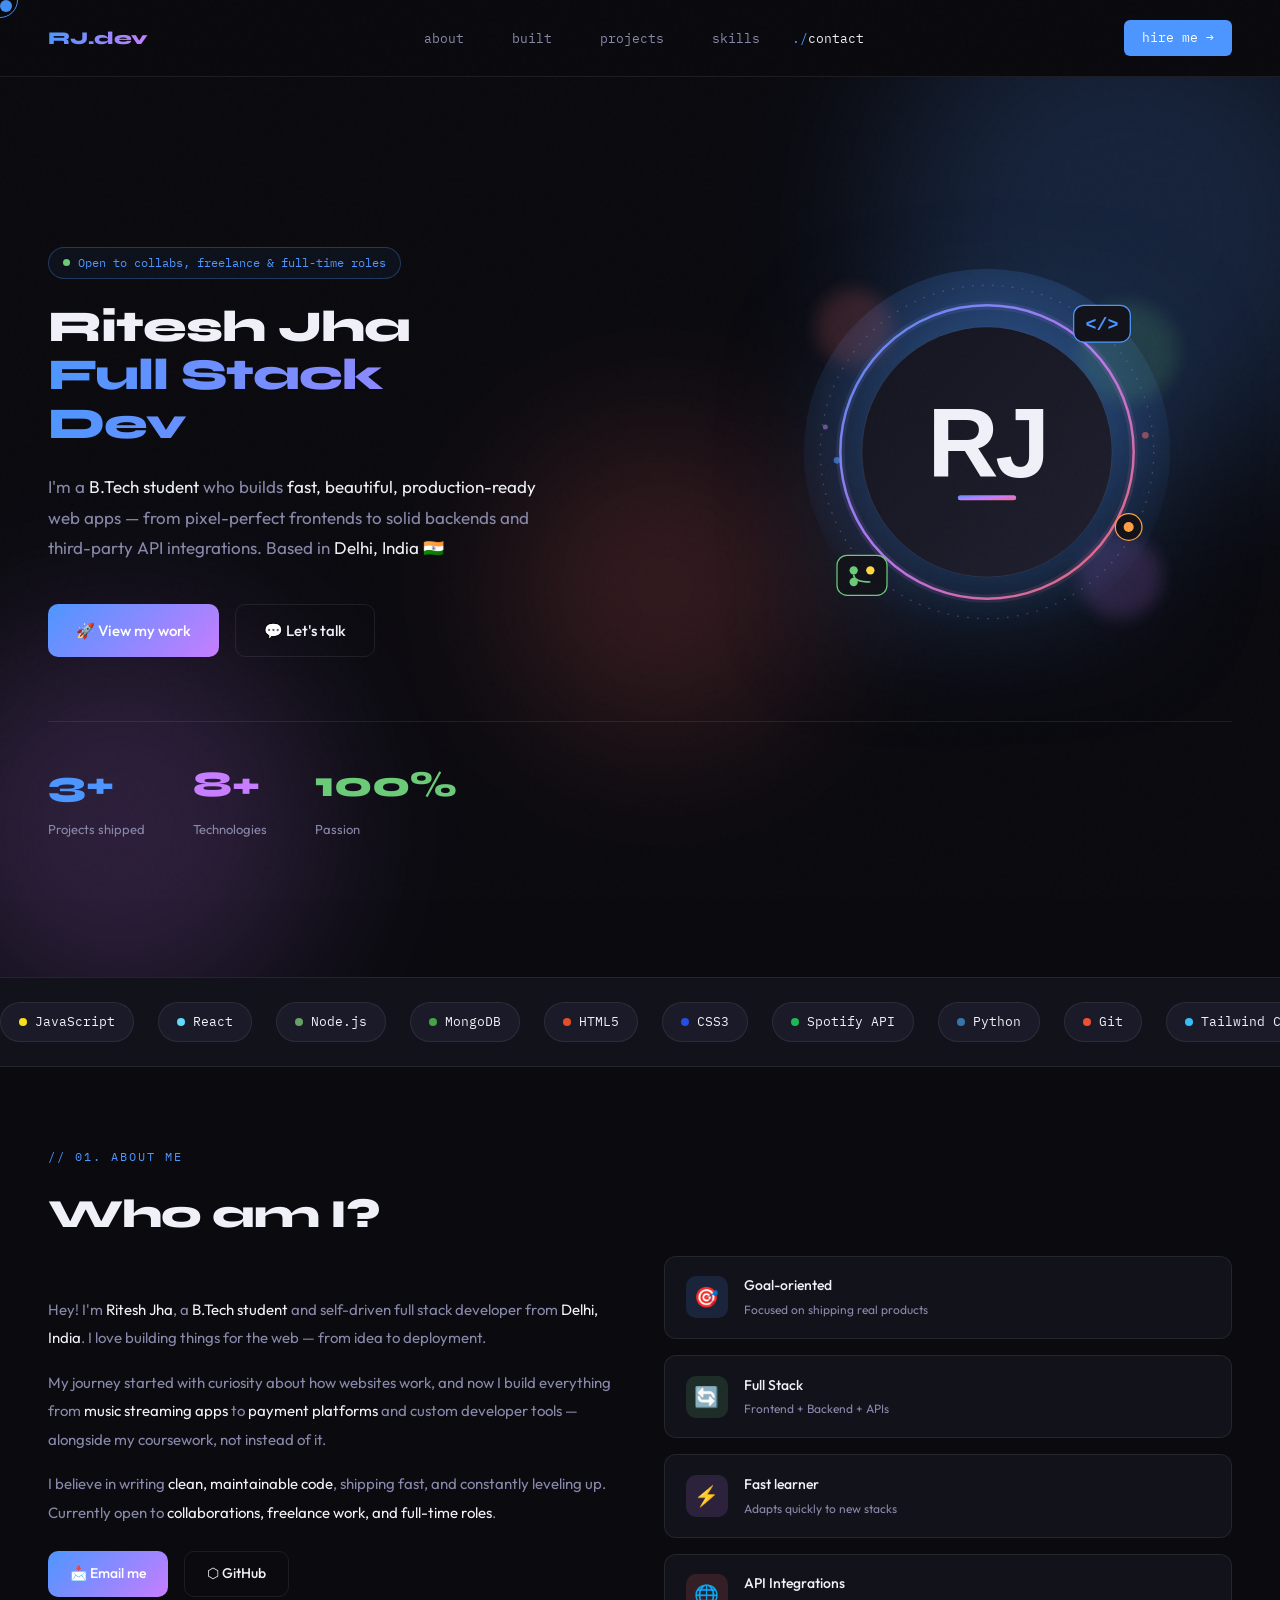
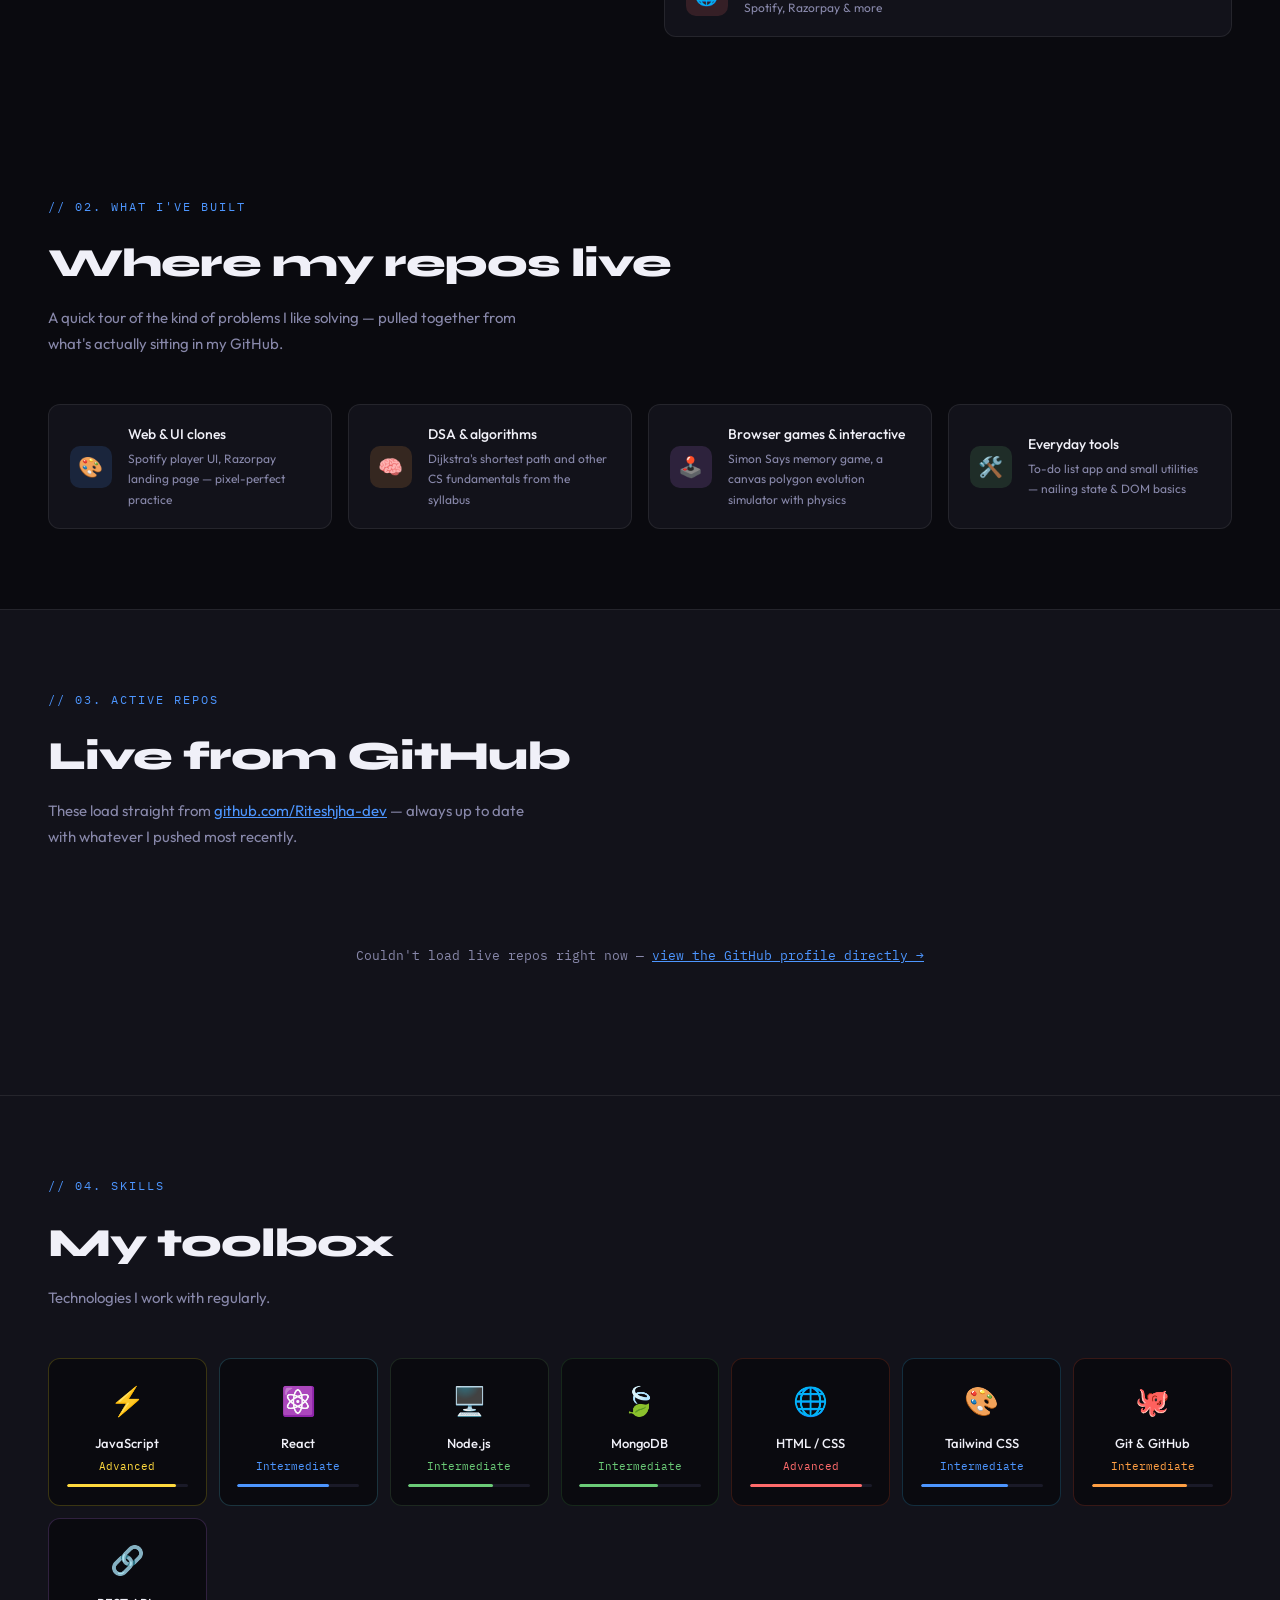
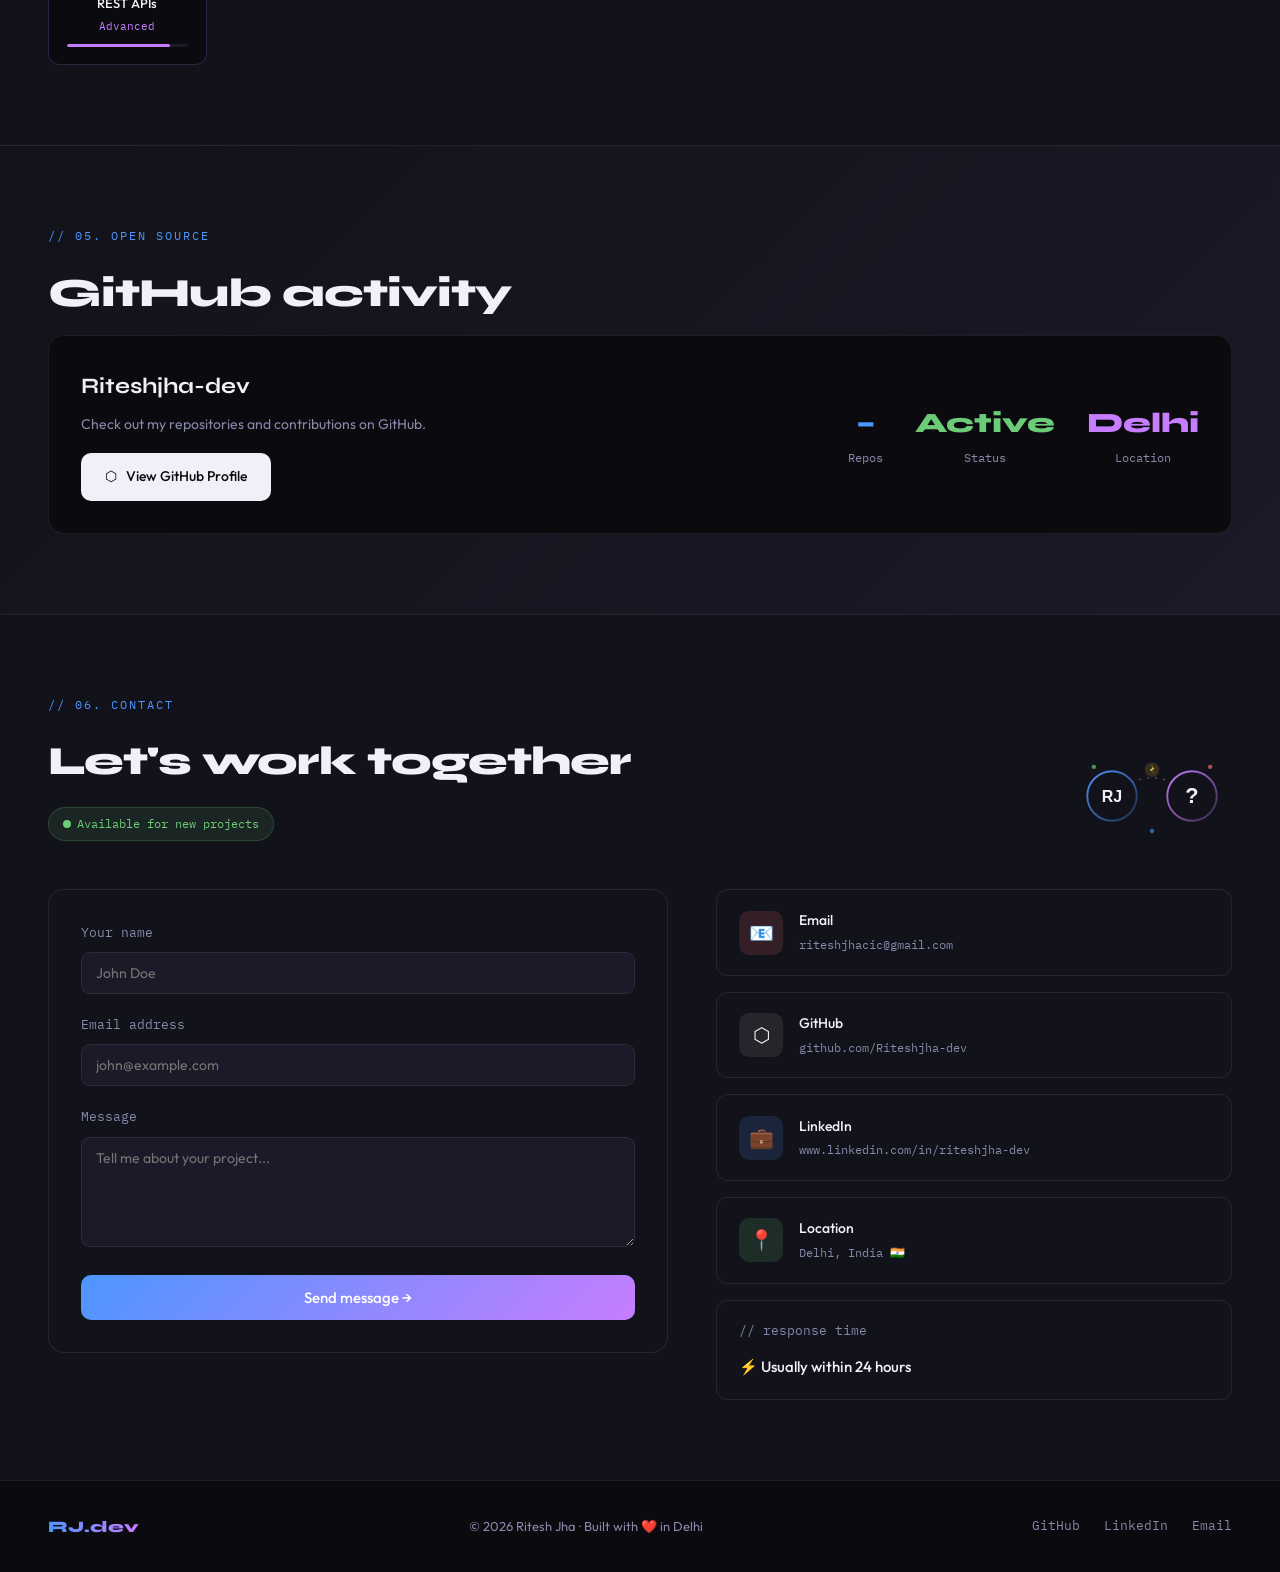
==== index.html @ 28c414c7 "Add files via upload" ====
<!DOCTYPE html>
<html lang="en">
<head>
<meta charset="UTF-8"/>
<meta name="viewport" content="width=device-width, initial-scale=1.0"/>
<title>Ritesh Jha — Full Stack Developer</title>
<link rel="icon" type="image/svg+xml" href="assets/favicon.svg"/>
<link href="https://fonts.googleapis.com/css2?family=Syne:wght@400;600;700;800&family=IBM+Plex+Mono:wght@400;500&family=Outfit:wght@300;400;500&display=swap" rel="stylesheet"/>
<link rel="stylesheet" href="style.css">
</head>
<body>

<div class="cursor" id="cursor"></div>
<div class="cursor-ring" id="cursorRing"></div>

<!-- NAV -->
<nav>
  <span class="nav-logo">RJ.dev</span>
  <ul class="nav-links">
    <li><a href="#about">about</a></li>
    <li><a href="#built">built</a></li>
    <li><a href="#projects">projects</a></li>
    <li><a href="#skills">skills</a></li>
    <li><a href="#contact">contact</a></li>
  </ul>
  <a href="mailto:riteshjhacic@gmail.com" target="_blank" rel="noopener" class="nav-cta">hire me →</a>
</nav>

<!-- HERO -->
<section class="hero">
  <div class="hero-bg">
    <div class="blob blob1"></div>
    <div class="blob blob2"></div>
    <div class="blob blob3"></div>
  </div>
  <div class="hero-grid">
    <div class="hero-content fade-in">
      <div class="hero-tag">
        <span class="dot"></span>
        Open to collabs, freelance & full-time roles
      </div>
      <h1>
        <span class="line1">Ritesh Jha</span>
        <span class="line2">Full Stack</span>
        <span class="line3">Dev</span>
      </h1>
      <p class="hero-sub">
        I'm a <span>B.Tech student</span> who builds <span>fast, beautiful, production-ready</span> web apps — from pixel-perfect frontends to solid backends and third-party API integrations. Based in <span>Delhi, India 🇮🇳</span>
      </p>
      <div class="hero-btns">
        <a href="#projects" class="btn-primary">🚀 View my work</a>
        <a href="#contact" class="btn-secondary">💬 Let's talk</a>
      </div>
    </div>
    <div class="hero-visual fade-in" style="transition-delay:0.1s;">
      <img src="assets/avatar.svg" alt="Ritesh Jha — full stack developer monogram illustration" class="avatar-img"/>
    </div>
  </div>
  <div class="hero-stats fade-in" style="transition-delay:0.2s;">
    <div>
      <div class="stat-num c-blue" id="hero-repo-count">3+</div>
      <div class="stat-label">Projects shipped</div>
    </div>
    <div>
      <div class="stat-num c-purple" id="hero-tech-count">8+</div>
      <div class="stat-label">Technologies</div>
    </div>
    <div>
      <div class="stat-num c-green" id="hero-passion-count">100%</div>
      <div class="stat-label">Passion</div>
    </div>
  </div>
</section>

<!-- TECH MARQUEE -->
<div class="tech-section" style="padding:0;">
  <div class="tech-marquee">
    <div class="tech-track">
      <span class="tech-chip"><span class="dot" style="background:#f7df1e;"></span>JavaScript</span>
      <span class="tech-chip"><span class="dot" style="background:#61dafb;"></span>React</span>
      <span class="tech-chip"><span class="dot" style="background:#68a063;"></span>Node.js</span>
      <span class="tech-chip"><span class="dot" style="background:#47a248;"></span>MongoDB</span>
      <span class="tech-chip"><span class="dot" style="background:#e34f26;"></span>HTML5</span>
      <span class="tech-chip"><span class="dot" style="background:#264de4;"></span>CSS3</span>
      <span class="tech-chip"><span class="dot" style="background:#1db954;"></span>Spotify API</span>
      <span class="tech-chip"><span class="dot" style="background:#3776ab;"></span>Python</span>
      <span class="tech-chip"><span class="dot" style="background:#f05032;"></span>Git</span>
      <span class="tech-chip"><span class="dot" style="background:#38bdf8;"></span>Tailwind CSS</span>
      <span class="tech-chip"><span class="dot" style="background:#f7df1e;"></span>JavaScript</span>
      <span class="tech-chip"><span class="dot" style="background:#61dafb;"></span>React</span>
      <span class="tech-chip"><span class="dot" style="background:#68a063;"></span>Node.js</span>
      <span class="tech-chip"><span class="dot" style="background:#47a248;"></span>MongoDB</span>
      <span class="tech-chip"><span class="dot" style="background:#e34f26;"></span>HTML5</span>
      <span class="tech-chip"><span class="dot" style="background:#264de4;"></span>CSS3</span>
      <span class="tech-chip"><span class="dot" style="background:#1db954;"></span>Spotify API</span>
      <span class="tech-chip"><span class="dot" style="background:#3776ab;"></span>Python</span>
      <span class="tech-chip"><span class="dot" style="background:#f05032;"></span>Git</span>
      <span class="tech-chip"><span class="dot" style="background:#38bdf8;"></span>Tailwind CSS</span>
    </div>
  </div>
</div>

<!-- ABOUT -->
<section id="about">
  <div class="section-label">// 01. about me</div>
  <h2 class="section-title fade-in">Who am I?</h2>
  <div class="about-grid">
    <div class="about-text fade-in">
      <p>Hey! I'm <span>Ritesh Jha</span>, a <span>B.Tech student</span> and self-driven full stack developer from <span>Delhi, India</span>. I love building things for the web — from idea to deployment.</p>
      <p>My journey started with curiosity about how websites work, and now I build everything from <span>music streaming apps</span> to <span>payment platforms</span> and custom developer tools — alongside my coursework, not instead of it.</p>
      <p>I believe in writing <span>clean, maintainable code</span>, shipping fast, and constantly leveling up. Currently open to <span>collaborations, freelance work, and full-time roles</span>.</p>
      <div style="margin-top:1.5rem;display:flex;gap:1rem;flex-wrap:wrap;">
        <a href="mailto:riteshjhacic@gmail.com" target="_blank" rel="noopener" class="btn-primary" style="font-size:14px;padding:10px 22px;">📩 Email me</a>
        <a href="https://github.com/Riteshjha-dev" target="_blank" rel="noopener" class="btn-secondary" style="font-size:14px;padding:10px 22px;">⬡ GitHub</a>
      </div>
    </div>
    <div class="about-highlights fade-in" style="transition-delay:0.15s;">
      <div class="highlight-card">
        <div class="h-icon" style="background:rgba(77,150,255,0.15);">🎯</div>
        <div><div class="h-title">Goal-oriented</div><div class="h-desc">Focused on shipping real products</div></div>
      </div>
      <div class="highlight-card">
        <div class="h-icon" style="background:rgba(107,203,119,0.15);">🔄</div>
        <div><div class="h-title">Full Stack</div><div class="h-desc">Frontend + Backend + APIs</div></div>
      </div>
      <div class="highlight-card">
        <div class="h-icon" style="background:rgba(199,125,255,0.15);">⚡</div>
        <div><div class="h-title">Fast learner</div><div class="h-desc">Adapts quickly to new stacks</div></div>
      </div>
      <div class="highlight-card">
        <div class="h-icon" style="background:rgba(255,107,107,0.15);">🌐</div>
        <div><div class="h-title">API Integrations</div><div class="h-desc">Spotify, Razorpay & more</div></div>
      </div>
    </div>
  </div>
</section>

<!-- WHAT I'VE BUILT -->
<section id="built">
  <div class="section-label">// 02. what i've built</div>
  <h2 class="section-title fade-in">Where my repos live</h2>
  <p class="section-sub fade-in">A quick tour of the kind of problems I like solving — pulled together from what's actually sitting in my GitHub.</p>
  <div class="about-highlights fade-in" style="transition-delay:0.1s;display:grid;grid-template-columns:repeat(auto-fit,minmax(260px,1fr));gap:1rem;">
    <div class="highlight-card">
      <div class="h-icon" style="background:rgba(77,150,255,0.15);">🎨</div>
      <div><div class="h-title">Web & UI clones</div><div class="h-desc">Spotify player UI, Razorpay landing page — pixel-perfect practice</div></div>
    </div>
    <div class="highlight-card">
      <div class="h-icon" style="background:rgba(255,159,67,0.15);">🧠</div>
      <div><div class="h-title">DSA & algorithms</div><div class="h-desc">Dijkstra's shortest path and other CS fundamentals from the syllabus</div></div>
    </div>
    <div class="highlight-card">
      <div class="h-icon" style="background:rgba(199,125,255,0.15);">🕹️</div>
      <div><div class="h-title">Browser games & interactive</div><div class="h-desc">Simon Says memory game, a canvas polygon evolution simulator with physics</div></div>
    </div>
    <div class="highlight-card">
      <div class="h-icon" style="background:rgba(107,203,119,0.15);">🛠️</div>
      <div><div class="h-title">Everyday tools</div><div class="h-desc">To-do list app and small utilities — nailing state & DOM basics</div></div>
    </div>
  </div>
</section>

<!-- PROJECTS / ACTIVE REPOS -->
<section id="projects" style="background:var(--bg2);border-top:1px solid var(--border);">
  <div class="section-label">// 03. active repos</div>
  <h2 class="section-title fade-in">Live from GitHub</h2>
  <p class="section-sub fade-in">These load straight from <a href="https://github.com/Riteshjha-dev" target="_blank" rel="noopener" style="color:var(--c4);">github.com/Riteshjha-dev</a> — always up to date with whatever I pushed most recently.</p>
  <div class="projects-grid fade-in" style="transition-delay:0.1s;" id="projects-grid">
    <div class="repo-loading-card" id="projects-loading">⬡ Pulling latest repos from github.com/Riteshjha-dev …</div>
  </div>
</section>

<!-- SKILLS -->
<section id="skills" class="skills-section">
  <div class="section-label">// 04. skills</div>
  <h2 class="section-title fade-in">My toolbox</h2>
  <p class="section-sub fade-in">Technologies I work with regularly.</p>
  <div class="skills-grid fade-in" style="transition-delay:0.1s;">
    <div class="skill-card" style="border-color:rgba(247,223,30,0.2);">
      <span class="skill-icon">⚡</span>
      <div class="skill-name">JavaScript</div>
      <div class="skill-level" style="color:var(--c2);">Advanced</div>
      <div class="skill-bar"><div class="skill-fill" style="--w:90%;background:var(--c2);"></div></div>
    </div>
    <div class="skill-card" style="border-color:rgba(97,218,251,0.2);">
      <span class="skill-icon">⚛️</span>
      <div class="skill-name">React</div>
      <div class="skill-level" style="color:var(--c4);">Intermediate</div>
      <div class="skill-bar"><div class="skill-fill" style="--w:75%;background:var(--c4);"></div></div>
    </div>
    <div class="skill-card" style="border-color:rgba(104,160,99,0.2);">
      <span class="skill-icon">🖥️</span>
      <div class="skill-name">Node.js</div>
      <div class="skill-level" style="color:var(--c3);">Intermediate</div>
      <div class="skill-bar"><div class="skill-fill" style="--w:70%;background:var(--c3);"></div></div>
    </div>
    <div class="skill-card" style="border-color:rgba(71,162,72,0.2);">
      <span class="skill-icon">🍃</span>
      <div class="skill-name">MongoDB</div>
      <div class="skill-level" style="color:var(--c3);">Intermediate</div>
      <div class="skill-bar"><div class="skill-fill" style="--w:65%;background:var(--c3);"></div></div>
    </div>
    <div class="skill-card" style="border-color:rgba(229,79,38,0.2);">
      <span class="skill-icon">🌐</span>
      <div class="skill-name">HTML / CSS</div>
      <div class="skill-level" style="color:var(--c1);">Advanced</div>
      <div class="skill-bar"><div class="skill-fill" style="--w:92%;background:var(--c1);"></div></div>
    </div>
    <div class="skill-card" style="border-color:rgba(56,189,248,0.2);">
      <span class="skill-icon">🎨</span>
      <div class="skill-name">Tailwind CSS</div>
      <div class="skill-level" style="color:var(--c4);">Intermediate</div>
      <div class="skill-bar"><div class="skill-fill" style="--w:72%;background:var(--c4);"></div></div>
    </div>
    <div class="skill-card" style="border-color:rgba(240,80,50,0.2);">
      <span class="skill-icon">🐙</span>
      <div class="skill-name">Git & GitHub</div>
      <div class="skill-level" style="color:var(--c6);">Intermediate</div>
      <div class="skill-bar"><div class="skill-fill" style="--w:78%;background:var(--c6);"></div></div>
    </div>
    <div class="skill-card" style="border-color:rgba(199,125,255,0.2);">
      <span class="skill-icon">🔗</span>
      <div class="skill-name">REST APIs</div>
      <div class="skill-level" style="color:var(--c5);">Advanced</div>
      <div class="skill-bar"><div class="skill-fill" style="--w:85%;background:var(--c5);"></div></div>
    </div>
  </div>
</section>

<!-- GITHUB CARD -->
<section class="github-section">
  <div class="section-label">// 05. open source</div>
  <h2 class="section-title fade-in">GitHub activity</h2>
  <div class="github-card fade-in" style="transition-delay:0.1s;">
    <div class="github-info">
      <h3>Riteshjha-dev</h3>
      <p>Check out my repositories and contributions on GitHub.</p>
      <a href="https://github.com/Riteshjha-dev" target="_blank" rel="noopener" class="github-link" style="margin-top:1rem;display:inline-flex;">
        ⬡ &nbsp; View GitHub Profile
      </a>
    </div>
    <div class="github-stats">
      <div class="g-stat">
        <div class="g-num" id="gh-repo-count">–</div>
        <div class="g-label">Repos</div>
      </div>
      <div class="g-stat">
        <div class="g-num" style="color:var(--c3);">Active</div>
        <div class="g-label">Status</div>
      </div>
      <div class="g-stat">
        <div class="g-num" style="color:var(--c5);" id="gh-location">Delhi</div>
        <div class="g-label">Location</div>
      </div>
    </div>
  </div>
</section>

<!-- CONTACT -->
<section id="contact" style="background:var(--bg2);border-top:1px solid var(--border);">
  <div class="section-label">// 06. contact</div>
  <div class="contact-header fade-in">
    <div>
      <h2 class="section-title" style="margin-bottom:0;">Let's work together</h2>
      <div class="avail-badge" style="margin-top:0.75rem;"><span style="width:8px;height:8px;border-radius:50%;background:var(--c3);display:inline-block;animation:pulse 2s infinite;"></span> Available for new projects</div>
    </div>
    <img src="assets/connect.svg" alt="Illustration of two connected profiles, representing collaboration" class="connect-img"/>
  </div>
  <div class="contact-grid fade-in" style="transition-delay:0.1s;">
    <div class="contact-form">
      <div class="form-group">
        <label>Your name</label>
        <input type="text" placeholder="John Doe"/>
      </div>
      <div class="form-group">
        <label>Email address</label>
        <input type="email" placeholder="john@example.com"/>
      </div>
      <div class="form-group">
        <label>Message</label>
        <textarea placeholder="Tell me about your project..."></textarea>
      </div>
      <button class="form-submit" onclick="alert('Thanks! Ritesh will get back to you soon 🚀')">Send message →</button>
    </div>
    <div class="contact-info">
      <a class="contact-item" href="mailto:riteshjhacic@gmail.com" target="_blank" rel="noopener">
        <div class="c-ico c-ico-mail">📧</div>
        <div><div class="c-name">Email</div><div class="c-val">riteshjhacic@gmail.com</div></div>
      </a>
      <a class="contact-item" href="https://github.com/Riteshjha-dev" target="_blank" rel="noopener">
        <div class="c-ico c-ico-gh">⬡</div>
        <div><div class="c-name">GitHub</div><div class="c-val">github.com/Riteshjha-dev</div></div>
      </a>
      <a class="contact-item" href="https://www.linkedin.com/in/riteshjha-dev" target="_blank" rel="noopener">
        <div class="c-ico c-ico-li">💼</div>
        <div><div class="c-name">LinkedIn</div><div class="c-val">www.linkedin.com/in/riteshjha-dev</div></div>
      </a>
      <div class="contact-item" style="cursor:default;">
        <div class="c-ico c-ico-loc">📍</div>
        <div><div class="c-name">Location</div><div class="c-val">Delhi, India 🇮🇳</div></div>
      </div>
      <div style="background:var(--bg2);border:1px solid var(--border);border-radius:12px;padding:1.2rem 1.4rem;">
        <div style="font-size:13px;color:var(--muted);margin-bottom:0.75rem;font-family:'IBM Plex Mono',monospace;">// response time</div>
        <div style="font-size:15px;font-weight:500;">⚡ Usually within 24 hours</div>
      </div>
    </div>
  </div>
</section>

<!-- FOOTER -->
<footer>
  <span class="footer-logo">RJ.dev</span>
  <p>© 2026 Ritesh Jha · Built with ❤️ in Delhi</p>
  <div class="footer-links">
    <a href="https://github.com/Riteshjha-dev" target="_blank" rel="noopener">GitHub</a>
    <a href="https://www.linkedin.com/in/riteshjha-dev" target="_blank" rel="noopener">LinkedIn</a>
    <a href="mailto:riteshjhacic@gmail.com" target="_blank" rel="noopener">Email</a>
  </div>
</footer>

<script src="script.js"></script>
</body>
</html>
---- style.css ----
:root {
  --bg: #0a0a0f;
  --bg2: #12121a;
  --bg3: #1a1a28;
  --text: #f0f0f8;
  --muted: #8888aa;
  --border: rgba(255,255,255,0.08);
  --c1: #ff6b6b;
  --c2: #ffd93d;
  --c3: #6bcb77;
  --c4: #4d96ff;
  --c5: #c77dff;
  --c6: #ff9f43;
}
*,*::before,*::after{margin:0;padding:0;box-sizing:border-box;}
html{scroll-behavior:smooth;}
body{font-family:'Outfit',sans-serif;background:var(--bg);color:var(--text);line-height:1.7;overflow-x:hidden;cursor:none;}

/* CURSOR */
.cursor{position:fixed;width:12px;height:12px;border-radius:50%;background:var(--c4);pointer-events:none;z-index:9999;transition:transform 0.1s;mix-blend-mode:difference;}
.cursor-ring{position:fixed;width:36px;height:36px;border-radius:50%;border:1.5px solid var(--c4);pointer-events:none;z-index:9998;transition:all 0.15s ease;mix-blend-mode:difference;}

/* NOISE OVERLAY */
body::before{content:'';position:fixed;inset:0;background-image:url("data:image/svg+xml,%3Csvg viewBox='0 0 256 256' xmlns='http://www.w3.org/2000/svg'%3E%3Cfilter id='noise'%3E%3CfeTurbulence type='fractalNoise' baseFrequency='0.9' numOctaves='4' stitchTiles='stitch'/%3E%3C/filter%3E%3Crect width='100%25' height='100%25' filter='url(%23noise)' opacity='0.04'/%3E%3C/svg%3E");pointer-events:none;z-index:1000;opacity:0.4;}

/* SCROLLBAR */
::-webkit-scrollbar{width:4px;}
::-webkit-scrollbar-track{background:var(--bg);}
::-webkit-scrollbar-thumb{background:var(--c4);border-radius:4px;}

/* NAV */
nav{display:flex;justify-content:space-between;align-items:center;padding:1.25rem 3rem;border-bottom:1px solid var(--border);position:sticky;top:0;background:rgba(10,10,15,0.85);backdrop-filter:blur(20px);z-index:500;}
.nav-logo{font-family:'Syne',sans-serif;font-size:18px;font-weight:800;background:linear-gradient(90deg,var(--c4),var(--c5));-webkit-background-clip:text;-webkit-text-fill-color:transparent;}
.nav-links{display:flex;gap:2rem;list-style:none;}
.nav-links a{font-size:13px;color:var(--muted);text-decoration:none;font-family:'IBM Plex Mono',monospace;transition:color 0.2s;position:relative;}
.nav-links a::before{content:'./';color:var(--c4);opacity:0;}
.nav-links a:hover::before{opacity:1;}
.nav-links a:hover{color:var(--text);}
.nav-links a.active{color:var(--text);}
.nav-links a.active::before{content:'./';opacity:1;}

#to-top-btn{position:fixed;bottom:24px;right:24px;width:44px;height:44px;border-radius:50%;background:var(--bg3);border:1px solid var(--border);color:var(--text);font-size:18px;cursor:pointer;opacity:0;pointer-events:none;transform:translateY(12px);transition:opacity 0.25s ease,transform 0.25s ease,border-color 0.2s ease;z-index:400;}
#to-top-btn.visible{opacity:1;pointer-events:auto;transform:translateY(0);}
#to-top-btn:hover{border-color:var(--c4);color:var(--c4);}
.nav-cta{font-size:13px;padding:7px 18px;border-radius:6px;background:var(--c4);color:#fff;text-decoration:none;font-family:'IBM Plex Mono',monospace;transition:opacity 0.2s;}
.nav-cta:hover{opacity:0.8;}

/* HERO */
.hero{min-height:100vh;display:flex;flex-direction:column;justify-content:center;padding:6rem 3rem 4rem;position:relative;overflow:hidden;}
.hero-bg{position:absolute;inset:0;z-index:0;}
.blob{position:absolute;border-radius:50%;filter:blur(80px);opacity:0.18;animation:blobFloat 8s ease-in-out infinite;}
.blob1{width:500px;height:500px;background:var(--c4);top:-100px;right:-100px;animation-delay:0s;}
.blob2{width:400px;height:400px;background:var(--c5);bottom:-50px;left:-80px;animation-delay:3s;}
.blob3{width:300px;height:300px;background:var(--c1);top:40%;left:40%;animation-delay:5s;}
@keyframes blobFloat{0%,100%{transform:translateY(0) scale(1);}50%{transform:translateY(-30px) scale(1.05);}}
.hero-grid{position:relative;z-index:1;display:grid;grid-template-columns:1.15fr 0.85fr;gap:2rem;align-items:center;}
.hero-content{max-width:640px;}
.hero-visual{display:flex;justify-content:center;align-items:center;}
.avatar-img{width:100%;max-width:400px;height:auto;filter:drop-shadow(0 30px 60px rgba(77,150,255,0.25));animation:avatarFloat 5s ease-in-out infinite;}
@keyframes avatarFloat{0%,100%{transform:translateY(0);}50%{transform:translateY(-16px);}}
@media(max-width:900px){
  .hero-grid{grid-template-columns:1fr;}
  .hero-visual{order:-1;margin-bottom:1rem;}
  .avatar-img{max-width:240px;}
}
.hero-tag{display:inline-flex;align-items:center;gap:8px;font-family:'IBM Plex Mono',monospace;font-size:12px;color:var(--c4);border:1px solid rgba(77,150,255,0.3);padding:5px 14px;border-radius:20px;margin-bottom:1.5rem;background:rgba(77,150,255,0.05);}
.hero-tag .dot{width:7px;height:7px;border-radius:50%;background:var(--c3);animation:pulse 2s infinite;}
@keyframes pulse{0%,100%{opacity:1;}50%{opacity:0.3;}}
.hero h1{font-family:'Syne',sans-serif;font-size:clamp(28px,4vw,44px);font-weight:800;line-height:1.1;letter-spacing:-1px;margin-bottom:1.5rem;white-space:nowrap;}
.hero h1 .line1{display:block;color:var(--text);}
.hero h1 .line2{display:block;background:linear-gradient(90deg,var(--c4),var(--c5),var(--c1));-webkit-background-clip:text;-webkit-text-fill-color:transparent;background-size:200% auto;animation:gradShift 4s ease infinite;}
.hero h1 .line3{display:block;background:linear-gradient(90deg,var(--c4),var(--c5),var(--c1));-webkit-background-clip:text;-webkit-text-fill-color:transparent;background-size:200% auto;animation:gradShift 4s ease infinite;}
@keyframes gradShift{0%{background-position:0%;}50%{background-position:100%;}100%{background-position:0%;}}
.hero-sub{font-size:17px;color:var(--muted);max-width:500px;margin-bottom:2.5rem;line-height:1.8;}
.hero-sub span{color:var(--text);}
.hero-btns{display:flex;gap:1rem;flex-wrap:wrap;}
.btn-primary{display:inline-flex;align-items:center;gap:8px;padding:13px 28px;background:linear-gradient(135deg,var(--c4),var(--c5));color:#fff;text-decoration:none;border-radius:10px;font-weight:500;font-size:15px;transition:transform 0.2s,box-shadow 0.2s;}
.btn-primary:hover{transform:translateY(-2px);box-shadow:0 12px 40px rgba(77,150,255,0.35);}
.btn-secondary{display:inline-flex;align-items:center;gap:8px;padding:13px 28px;background:transparent;color:var(--text);text-decoration:none;border-radius:10px;font-weight:500;font-size:15px;border:1px solid var(--border);transition:border-color 0.2s,background 0.2s;}
.btn-secondary:hover{border-color:var(--c4);background:rgba(77,150,255,0.06);}
.hero-stats{display:flex;gap:3rem;margin-top:4rem;padding-top:2rem;border-top:1px solid var(--border);position:relative;z-index:1;}
.stat-num{font-family:'Syne',sans-serif;font-size:36px;font-weight:800;}
.stat-label{font-size:13px;color:var(--muted);margin-top:2px;}
.c-blue{color:var(--c4);}
.c-purple{color:var(--c5);}
.c-green{color:var(--c3);}
.c-red{color:var(--c1);}
.c-yellow{color:var(--c2);}
.c-orange{color:var(--c6);}

/* SECTION BASE */
section{padding:5rem 3rem;position:relative;}
.section-label{font-family:'IBM Plex Mono',monospace;font-size:12px;color:var(--c4);letter-spacing:2px;text-transform:uppercase;margin-bottom:0.75rem;}
.section-title{font-family:'Syne',sans-serif;font-size:clamp(28px,4vw,40px);font-weight:800;margin-bottom:0.5rem;letter-spacing:-1px;}
.section-sub{font-size:15px;color:var(--muted);margin-bottom:3rem;max-width:500px;}

/* ABOUT */
.about-grid{display:grid;grid-template-columns:1fr 1fr;gap:3rem;align-items:center;}
.about-text p{font-size:15px;color:var(--muted);line-height:1.9;margin-bottom:1rem;}
.about-text p span{color:var(--text);}
.about-highlights{display:flex;flex-direction:column;gap:1rem;}
.highlight-card{background:var(--bg2);border:1px solid var(--border);border-radius:12px;padding:1.1rem 1.3rem;display:flex;align-items:center;gap:1rem;transition:border-color 0.2s,transform 0.2s;}
.highlight-card:hover{border-color:rgba(255,255,255,0.15);transform:translateX(4px);}
.h-icon{width:42px;height:42px;border-radius:10px;display:flex;align-items:center;justify-content:center;font-size:20px;flex-shrink:0;}
.h-title{font-size:14px;font-weight:500;}
.h-desc{font-size:12px;color:var(--muted);margin-top:2px;}

/* TECH STACK */
.tech-section{background:var(--bg2);border-top:1px solid var(--border);border-bottom:1px solid var(--border);}
.tech-marquee{overflow:hidden;white-space:nowrap;padding:1.5rem 0;}
.tech-track{display:inline-flex;gap:1.5rem;animation:marquee 22s linear infinite;}
.tech-track:hover{animation-play-state:paused;}
@keyframes marquee{0%{transform:translateX(0);}100%{transform:translateX(-50%)}}
.tech-chip{display:inline-flex;align-items:center;gap:8px;padding:8px 18px;background:var(--bg3);border:1px solid var(--border);border-radius:30px;font-size:13px;font-family:'IBM Plex Mono',monospace;color:var(--text);white-space:nowrap;transition:border-color 0.2s;}
.tech-chip:hover{border-color:var(--c4);}
.tech-chip .dot{width:8px;height:8px;border-radius:50%;}

/* PROJECTS */
.projects-grid{display:grid;grid-template-columns:repeat(auto-fit,minmax(300px,1fr));gap:20px;}
.project-card{--glow:rgba(77,150,255,0.08);background:var(--bg2);border:1px solid var(--border);border-radius:16px;overflow:hidden;transition:transform 0.3s,box-shadow 0.3s;position:relative;}
.project-card:hover{transform:translateY(-6px);box-shadow:0 24px 60px rgba(0,0,0,0.5);}
.project-card::before{content:'';position:absolute;inset:0;opacity:0;transition:opacity 0.3s;z-index:0;background:linear-gradient(135deg,var(--glow),transparent);}
.card-spotify::before{background:linear-gradient(135deg,rgba(29,185,84,0.08),transparent);}
.card-razorpay::before{background:linear-gradient(135deg,rgba(77,150,255,0.08),transparent);}
.card-downloader::before{background:linear-gradient(135deg,rgba(199,125,255,0.08),transparent);}
.project-card:hover::before{opacity:1;}
.repo-loading-card{grid-column:1/-1;text-align:center;padding:3rem 1rem;color:var(--muted);font-family:'IBM Plex Mono',monospace;font-size:13px;}
.card-header{padding:1.5rem 1.5rem 0;position:relative;z-index:1;}
.card-emoji{font-size:36px;margin-bottom:0.75rem;display:block;}
.card-tag{display:inline-block;font-size:11px;font-family:'IBM Plex Mono',monospace;padding:3px 10px;border-radius:20px;margin-bottom:0.75rem;}
.tag-green{background:rgba(107,203,119,0.15);color:var(--c3);border:1px solid rgba(107,203,119,0.2);}
.tag-blue{background:rgba(77,150,255,0.15);color:var(--c4);border:1px solid rgba(77,150,255,0.2);}
.tag-purple{background:rgba(199,125,255,0.15);color:var(--c5);border:1px solid rgba(199,125,255,0.2);}
.tag-yellow{background:rgba(255,217,61,0.15);color:var(--c2);border:1px solid rgba(255,217,61,0.2);}
.tag-orange{background:rgba(255,159,67,0.15);color:var(--c6);border:1px solid rgba(255,159,67,0.2);}
.tag-red{background:rgba(255,107,107,0.15);color:var(--c1);border:1px solid rgba(255,107,107,0.2);}
.card-title{font-family:'Syne',sans-serif;font-size:20px;font-weight:700;margin-bottom:0.5rem;}
.card-desc{font-size:13px;color:var(--muted);line-height:1.7;padding:0 1.5rem;position:relative;z-index:1;}
.card-footer{padding:1.25rem 1.5rem;display:flex;flex-wrap:wrap;gap:6px;position:relative;z-index:1;border-top:1px solid var(--border);margin-top:1.25rem;}
.pill{font-size:11px;padding:3px 10px;border-radius:20px;background:var(--bg3);color:var(--muted);border:1px solid var(--border);font-family:'IBM Plex Mono',monospace;}
.card-actions{display:flex;gap:8px;padding:0 1.5rem 1.5rem;position:relative;z-index:1;}
.card-btn{font-size:12px;padding:7px 14px;border-radius:7px;text-decoration:none;font-family:'IBM Plex Mono',monospace;transition:opacity 0.2s;}
.card-btn-primary{background:var(--c4);color:#fff;}
.card-btn-secondary{background:var(--bg3);color:var(--muted);border:1px solid var(--border);}
.card-btn:hover{opacity:0.75;}

/* SKILLS */
.skills-section{background:var(--bg2);border-top:1px solid var(--border);border-bottom:1px solid var(--border);}
.skills-grid{display:grid;grid-template-columns:repeat(auto-fit,minmax(140px,1fr));gap:12px;}
.skill-card{background:var(--bg);border:1px solid var(--border);border-radius:12px;padding:1.1rem;text-align:center;transition:transform 0.2s,border-color 0.2s,box-shadow 0.2s;cursor:default;}
.skill-card:hover{transform:translateY(-4px);box-shadow:0 12px 30px rgba(0,0,0,0.4);}
.skill-icon{font-size:28px;display:block;margin-bottom:0.5rem;}
.skill-name{font-size:13px;font-weight:500;}
.skill-level{font-size:11px;font-family:'IBM Plex Mono',monospace;margin-top:3px;}
.skill-bar{height:3px;border-radius:3px;background:var(--bg3);margin-top:8px;overflow:hidden;}
.skill-fill{height:100%;border-radius:3px;animation:fillBar 1.5s ease forwards;}
@keyframes fillBar{from{width:0;}to{width:var(--w);}}

/* GITHUB SECTION */
.github-section{background:linear-gradient(135deg,var(--bg2),var(--bg3));}
.github-card{background:var(--bg);border:1px solid var(--border);border-radius:16px;padding:2rem;display:flex;align-items:center;justify-content:space-between;gap:2rem;flex-wrap:wrap;}
.github-info h3{font-family:'Syne',sans-serif;font-size:22px;font-weight:700;margin-bottom:0.5rem;}
.github-info p{font-size:14px;color:var(--muted);}
.github-stats{display:flex;gap:2rem;}
.g-stat{text-align:center;}
.g-num{font-family:'Syne',sans-serif;font-size:28px;font-weight:800;color:var(--c4);}
.g-label{font-size:12px;color:var(--muted);font-family:'IBM Plex Mono',monospace;}
.github-link{display:inline-flex;align-items:center;gap:8px;padding:12px 24px;background:var(--text);color:var(--bg);text-decoration:none;border-radius:10px;font-weight:500;font-size:14px;transition:opacity 0.2s;}
.github-link:hover{opacity:0.85;}

/* CONTACT */
.contact-grid{display:grid;grid-template-columns:1.2fr 1fr;gap:3rem;align-items:start;}
.contact-form{background:var(--bg2);border:1px solid var(--border);border-radius:16px;padding:2rem;}
.form-group{margin-bottom:1.25rem;}
.form-group label{display:block;font-size:13px;color:var(--muted);margin-bottom:0.5rem;font-family:'IBM Plex Mono',monospace;}
.form-group input,.form-group textarea{width:100%;background:var(--bg3);border:1px solid var(--border);border-radius:9px;padding:11px 14px;color:var(--text);font-family:'Outfit',sans-serif;font-size:14px;outline:none;transition:border-color 0.2s;}
.form-group input:focus,.form-group textarea:focus{border-color:var(--c4);}
.form-group textarea{resize:vertical;min-height:110px;}
.form-submit{width:100%;padding:13px;background:linear-gradient(135deg,var(--c4),var(--c5));color:#fff;border:none;border-radius:10px;font-size:15px;font-family:'Outfit',sans-serif;font-weight:500;cursor:pointer;transition:opacity 0.2s;}
.form-submit:hover{opacity:0.85;}
.contact-info{display:flex;flex-direction:column;gap:1rem;}
.contact-item{background:var(--bg2);border:1px solid var(--border);border-radius:12px;padding:1.2rem 1.4rem;display:flex;align-items:center;gap:1rem;text-decoration:none;color:var(--text);transition:border-color 0.2s,transform 0.2s;}
.contact-item:hover{border-color:rgba(255,255,255,0.15);transform:translateX(4px);}
.c-ico{width:44px;height:44px;border-radius:10px;display:flex;align-items:center;justify-content:center;font-size:20px;flex-shrink:0;}
.c-ico-mail{background:rgba(255,107,107,0.15);}
.c-ico-gh{background:rgba(255,255,255,0.08);}
.c-ico-li{background:rgba(77,150,255,0.15);}
.c-ico-loc{background:rgba(107,203,119,0.15);}
.c-name{font-size:14px;font-weight:500;}
.c-val{font-size:12px;color:var(--muted);margin-top:2px;font-family:'IBM Plex Mono',monospace;}
.avail-badge{display:inline-flex;align-items:center;gap:6px;background:rgba(107,203,119,0.1);border:1px solid rgba(107,203,119,0.2);color:var(--c3);font-size:12px;padding:6px 14px;border-radius:20px;margin-bottom:1.5rem;font-family:'IBM Plex Mono',monospace;}
.contact-header{display:flex;justify-content:space-between;align-items:center;gap:2rem;flex-wrap:wrap;margin-bottom:1.5rem;}
.connect-img{width:160px;height:auto;flex-shrink:0;animation:avatarFloat 6s ease-in-out infinite;}
@media(max-width:640px){.connect-img{width:110px;}}

/* FOOTER */
footer{border-top:1px solid var(--border);padding:2rem 3rem;display:flex;justify-content:space-between;align-items:center;flex-wrap:wrap;gap:1rem;}
.footer-logo{font-family:'Syne',sans-serif;font-weight:800;background:linear-gradient(90deg,var(--c4),var(--c5));-webkit-background-clip:text;-webkit-text-fill-color:transparent;}
footer p{font-size:13px;color:var(--muted);}
.footer-links{display:flex;gap:1.5rem;}
.footer-links a{font-size:13px;color:var(--muted);text-decoration:none;font-family:'IBM Plex Mono',monospace;}
.footer-links a:hover{color:var(--c4);}

/* ANIMATIONS */
.fade-in{opacity:0;transform:translateY(24px);transition:opacity 0.7s ease,transform 0.7s ease;}
.fade-in.visible{opacity:1;transform:none;}

@media(max-width:768px){
  nav{padding:1rem 1.25rem;}
  .hero,.hero-stats{padding:4rem 1.25rem 2rem;}
  section{padding:3.5rem 1.25rem;}
  .about-grid,.contact-grid{grid-template-columns:1fr;}
  .hero-stats{gap:1.5rem;}
  .github-card{flex-direction:column;text-align:center;}
  footer{flex-direction:column;text-align:center;}
}
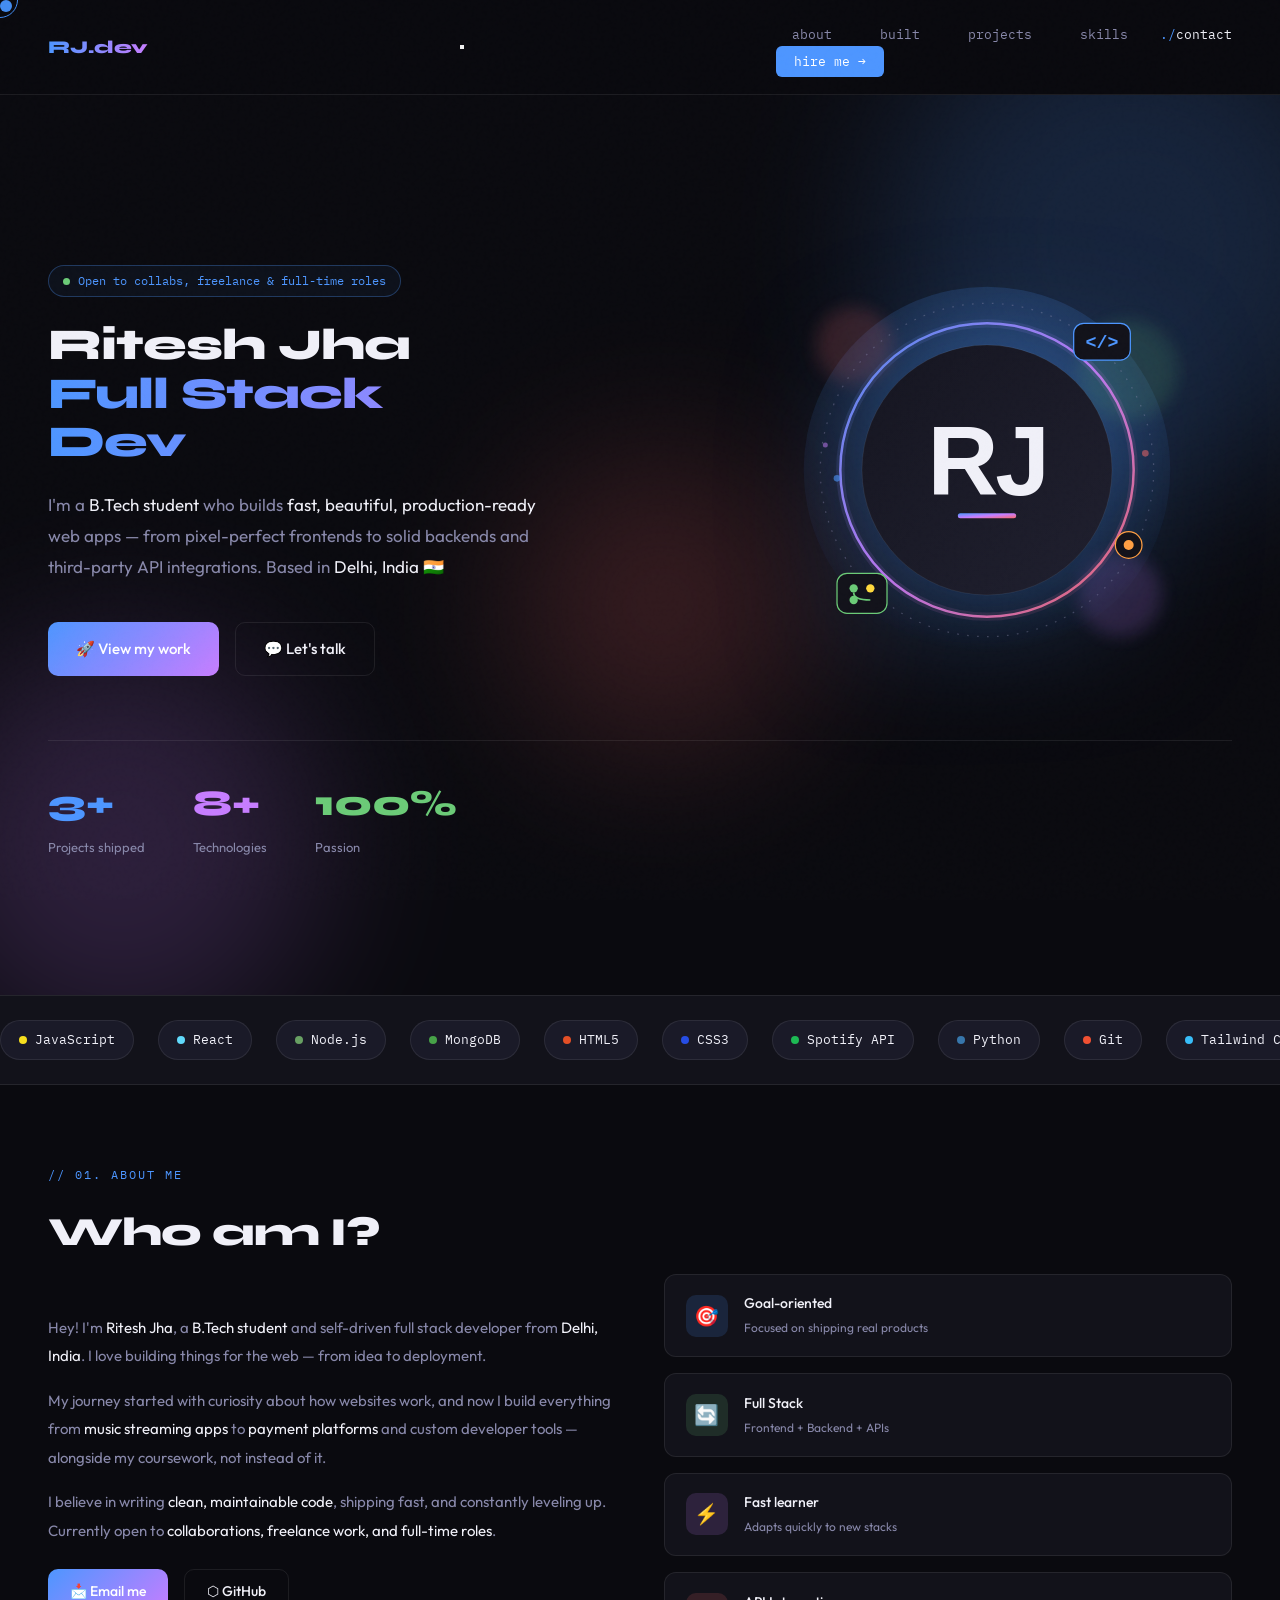
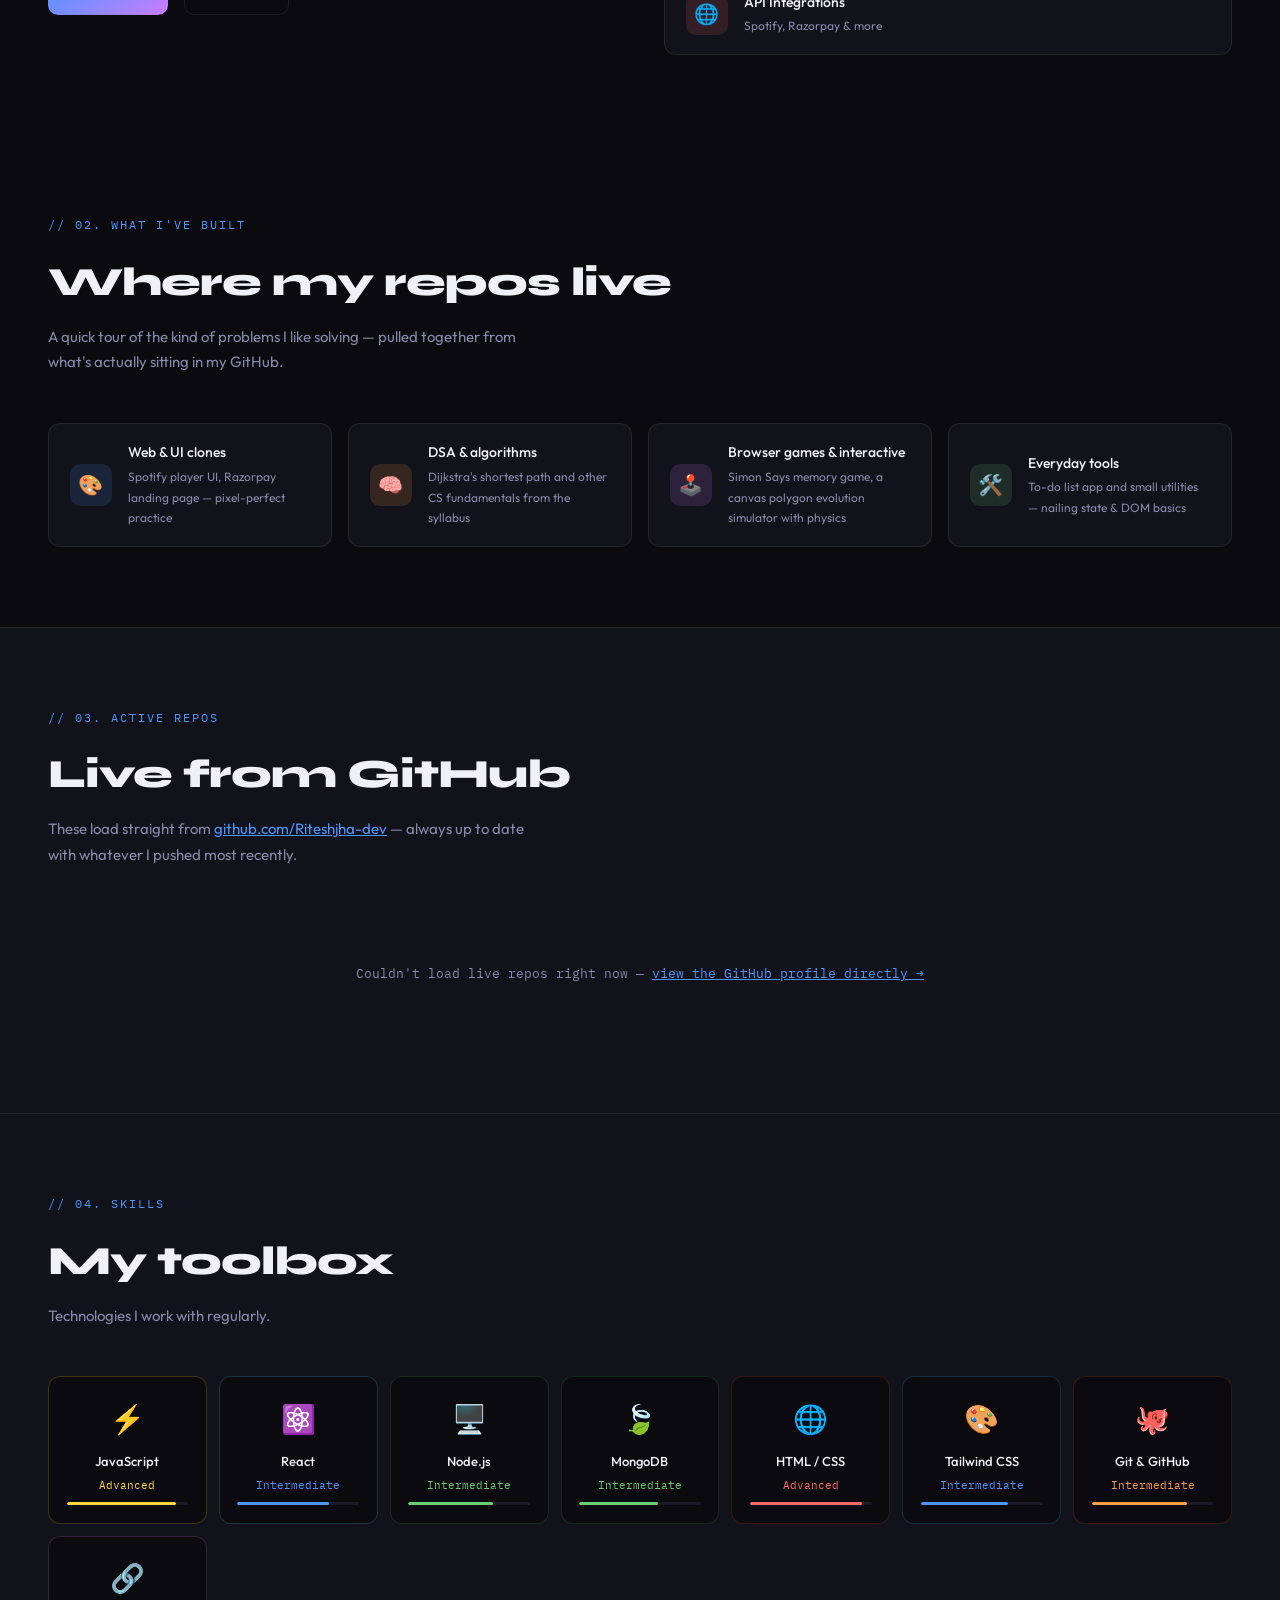
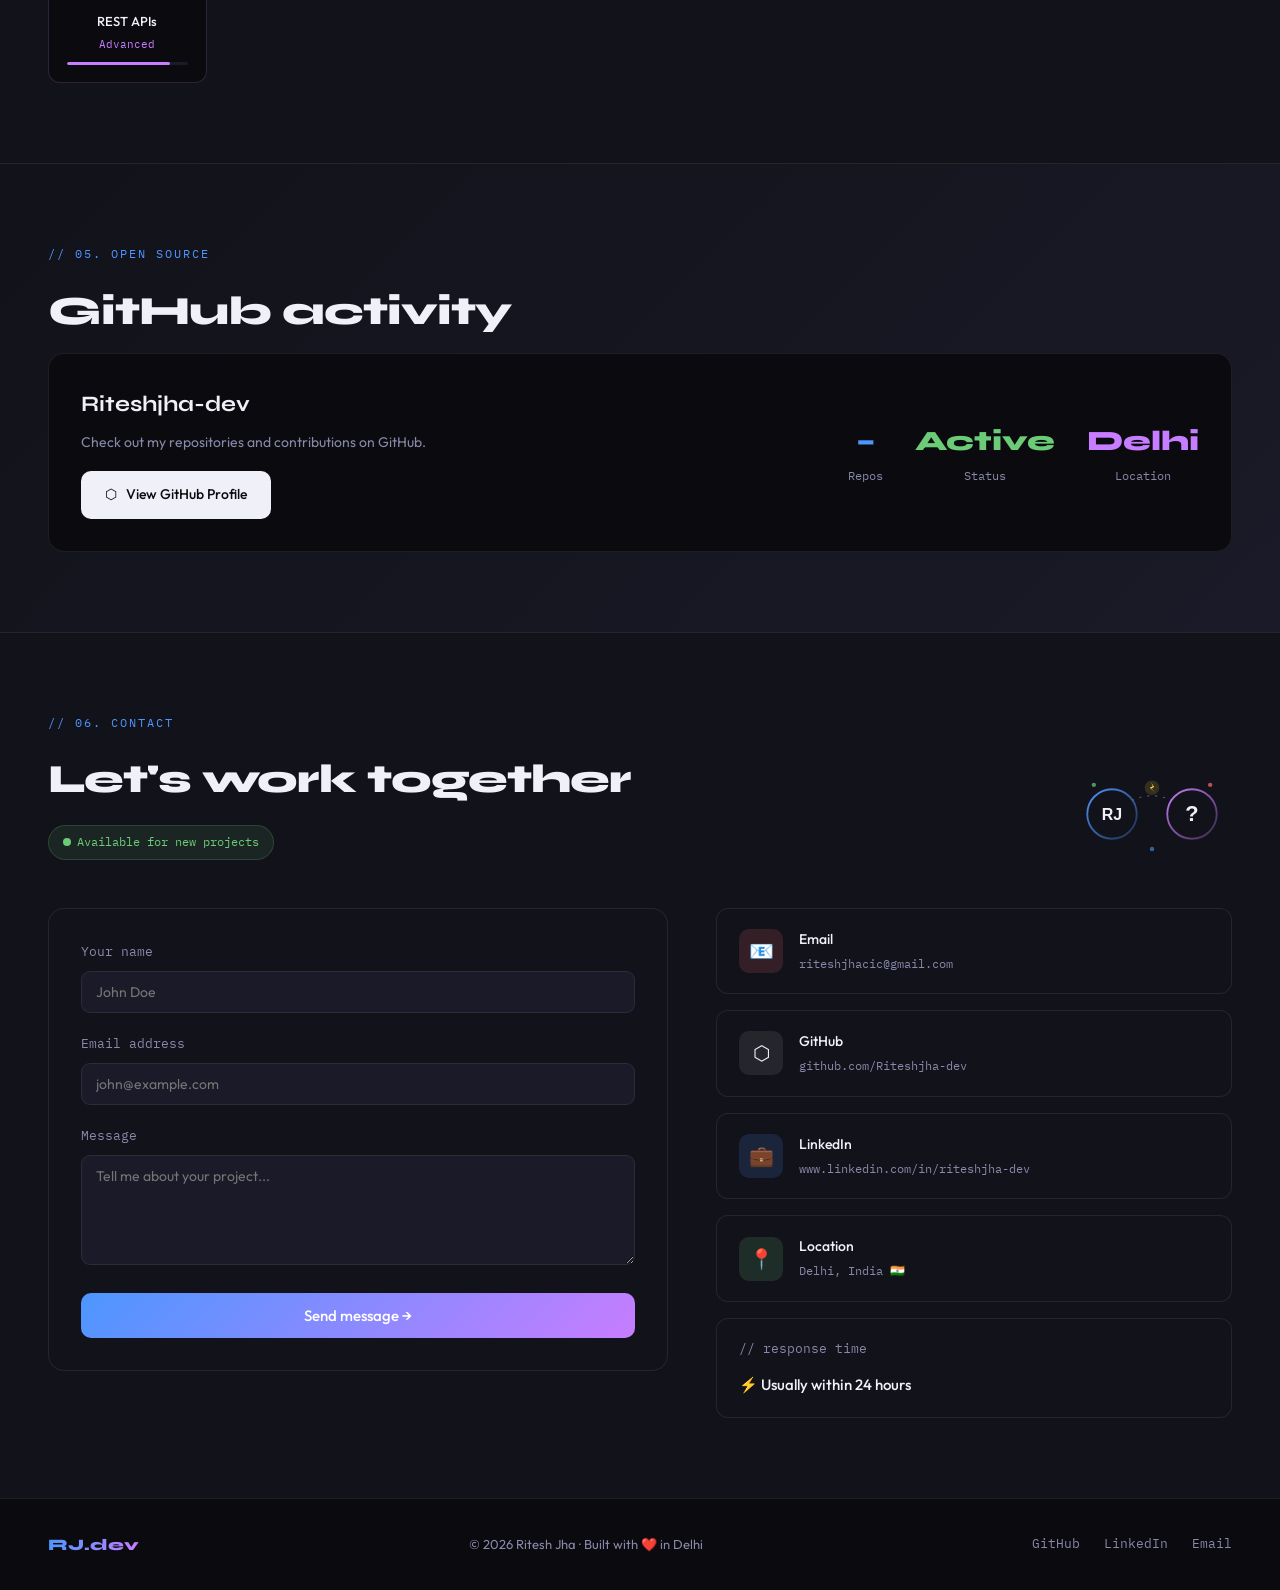
==== commit 131f84c3: "Refactor navigation structure with toggle button" ====
--- a/index.html
+++ b/index.html
@@ -16,14 +16,19 @@
 <!-- NAV -->
 <nav>
   <span class="nav-logo">RJ.dev</span>
-  <ul class="nav-links">
-    <li><a href="#about">about</a></li>
-    <li><a href="#built">built</a></li>
-    <li><a href="#projects">projects</a></li>
-    <li><a href="#skills">skills</a></li>
-    <li><a href="#contact">contact</a></li>
-  </ul>
-  <a href="mailto:riteshjhacic@gmail.com" target="_blank" rel="noopener" class="nav-cta">hire me →</a>
+  <button class="nav-toggle" id="navToggle" aria-label="Toggle menu" aria-expanded="false" aria-controls="navMenu">
+    <span></span><span></span><span></span>
+  </button>
+  <div class="nav-menu" id="navMenu">
+    <ul class="nav-links">
+      <li><a href="#about">about</a></li>
+      <li><a href="#built">built</a></li>
+      <li><a href="#projects">projects</a></li>
+      <li><a href="#skills">skills</a></li>
+      <li><a href="#contact">contact</a></li>
+    </ul>
+    <a href="mailto:riteshjhacic@gmail.com" target="_blank" rel="noopener" class="nav-cta">hire me →</a>
+  </div>
 </nav>
 
 <!-- HERO -->
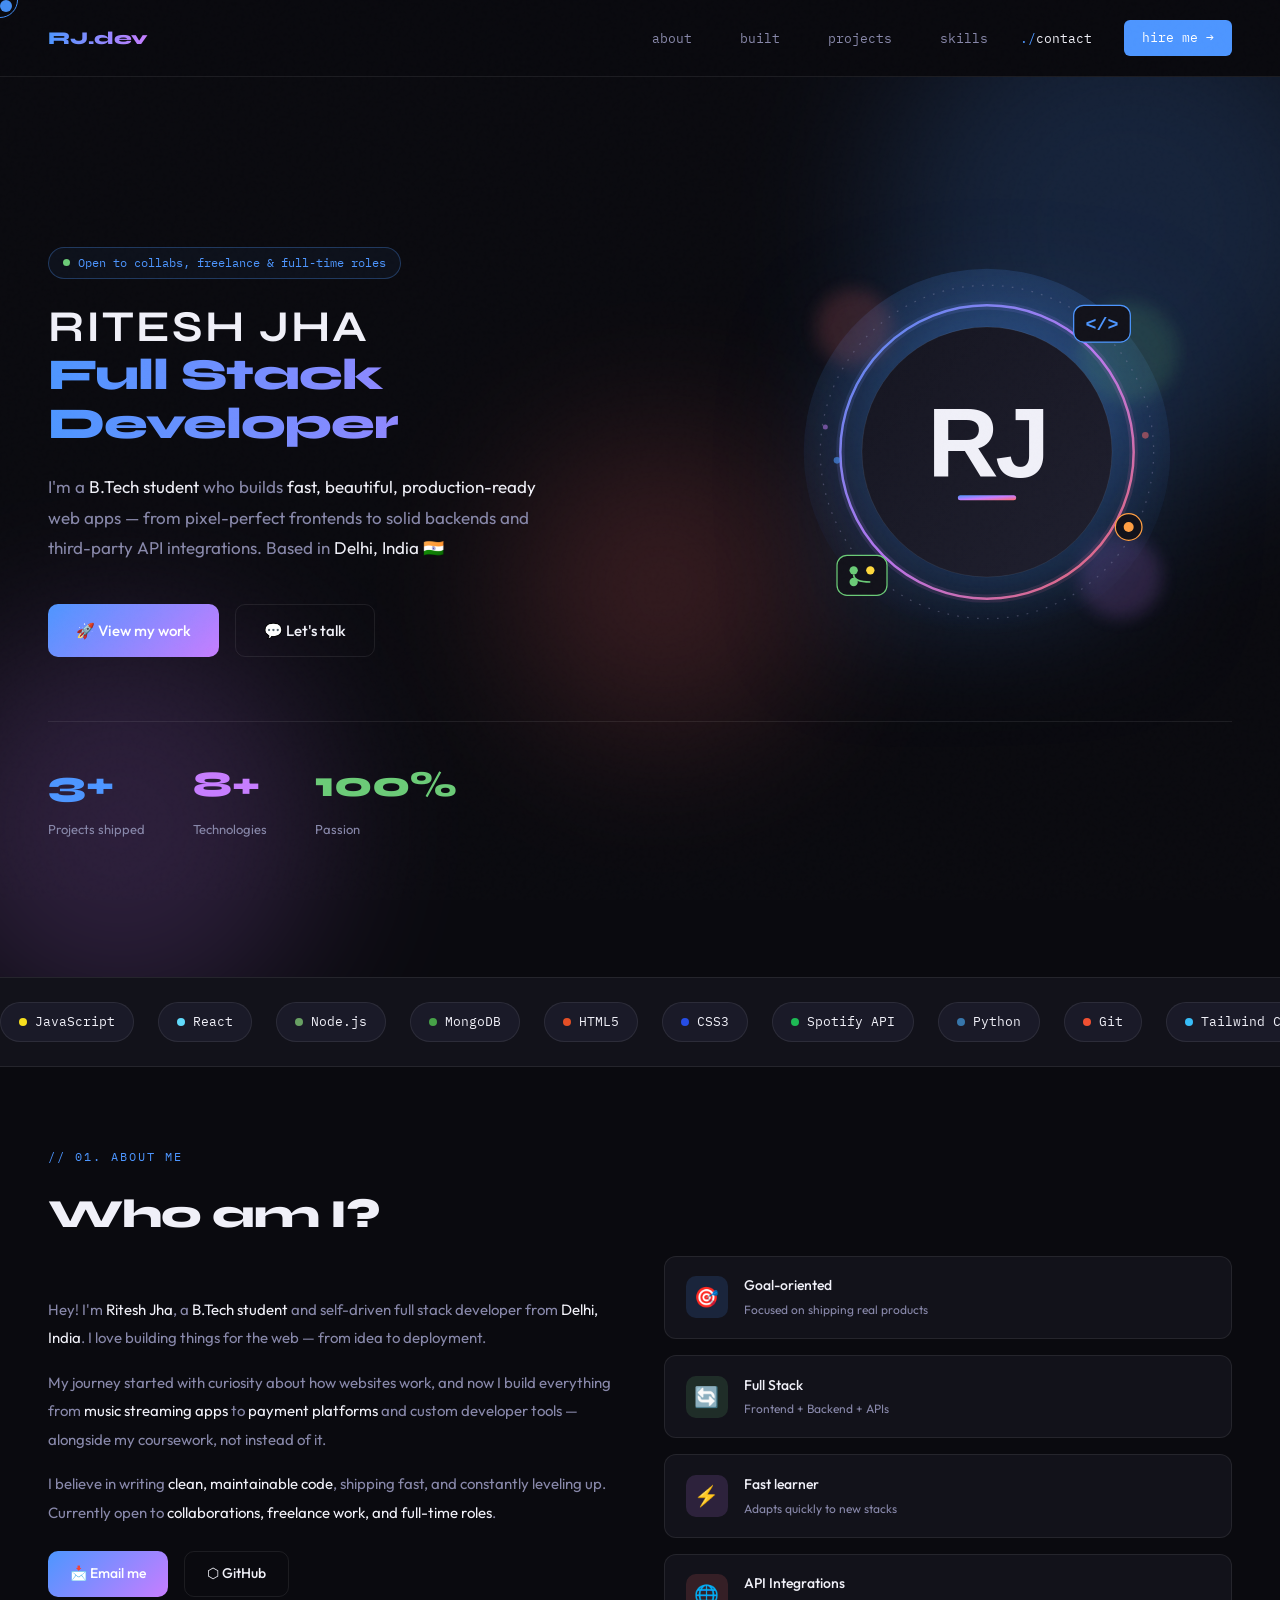
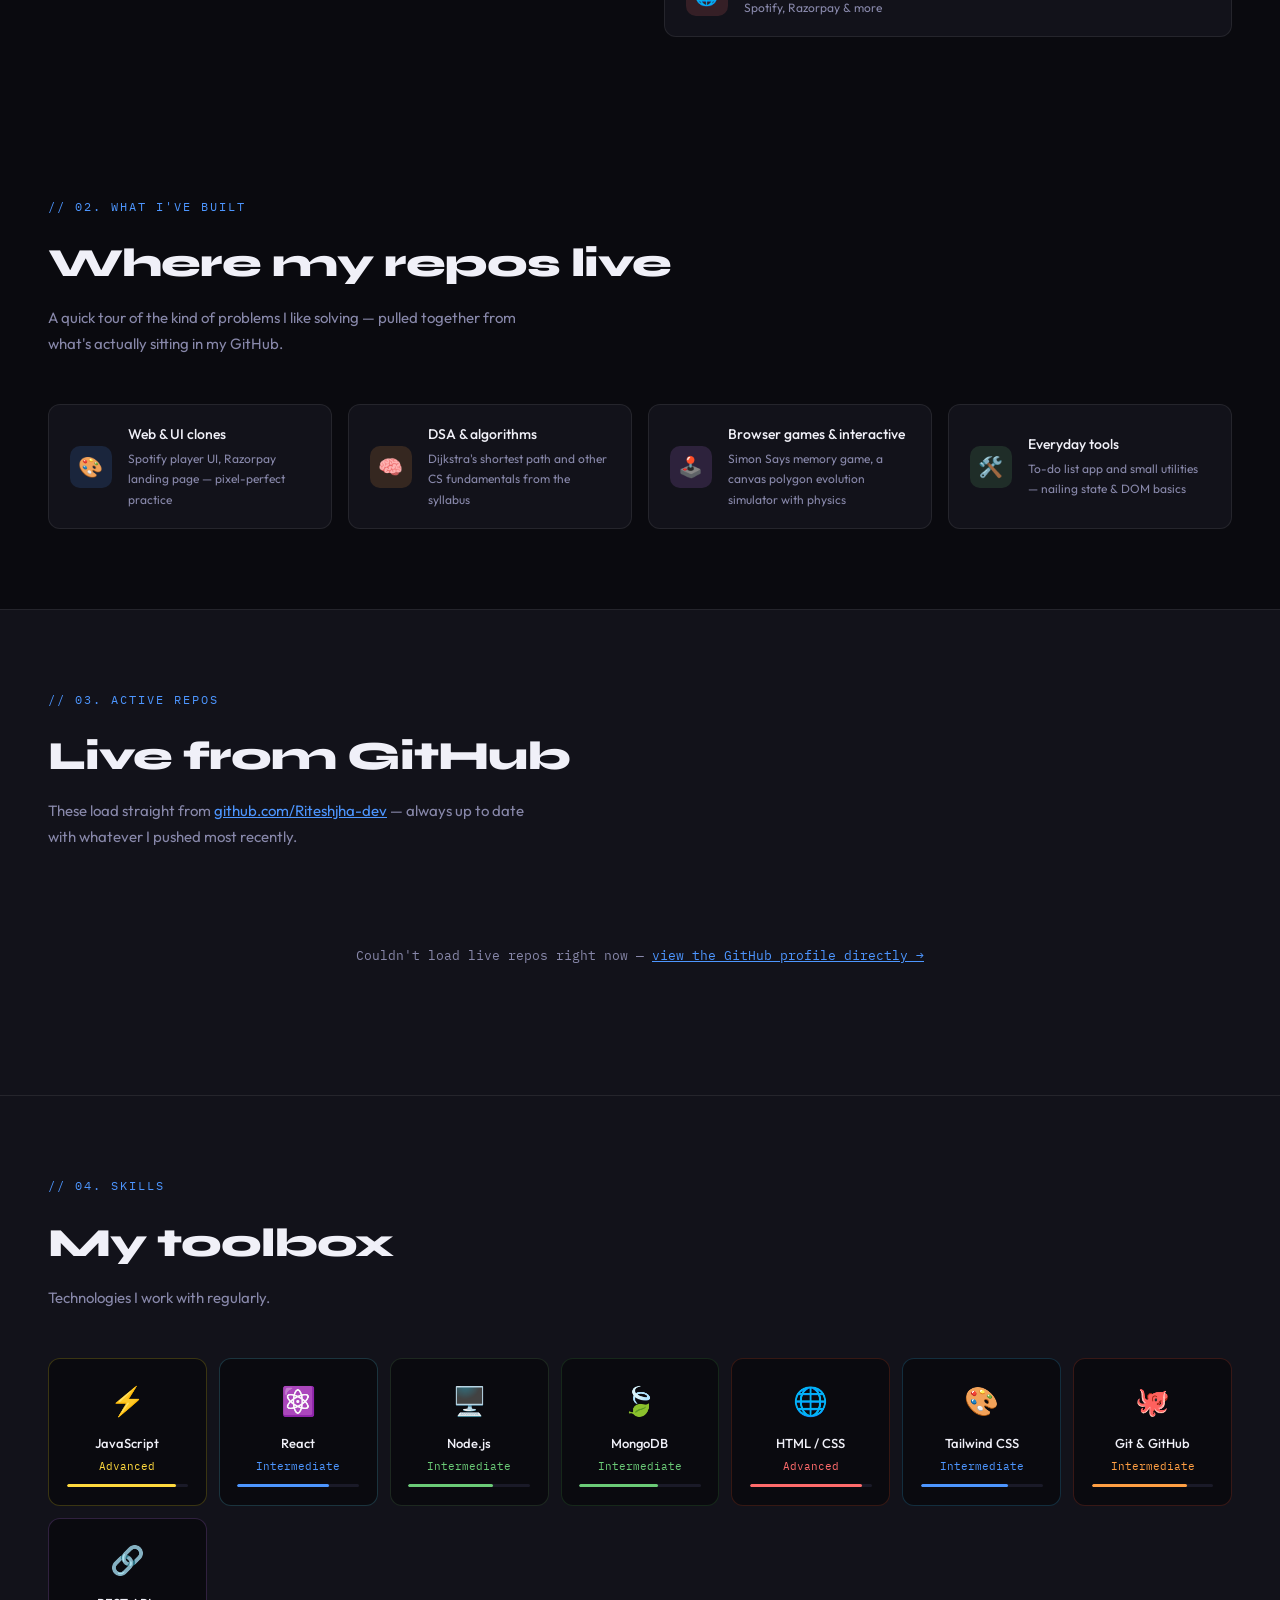
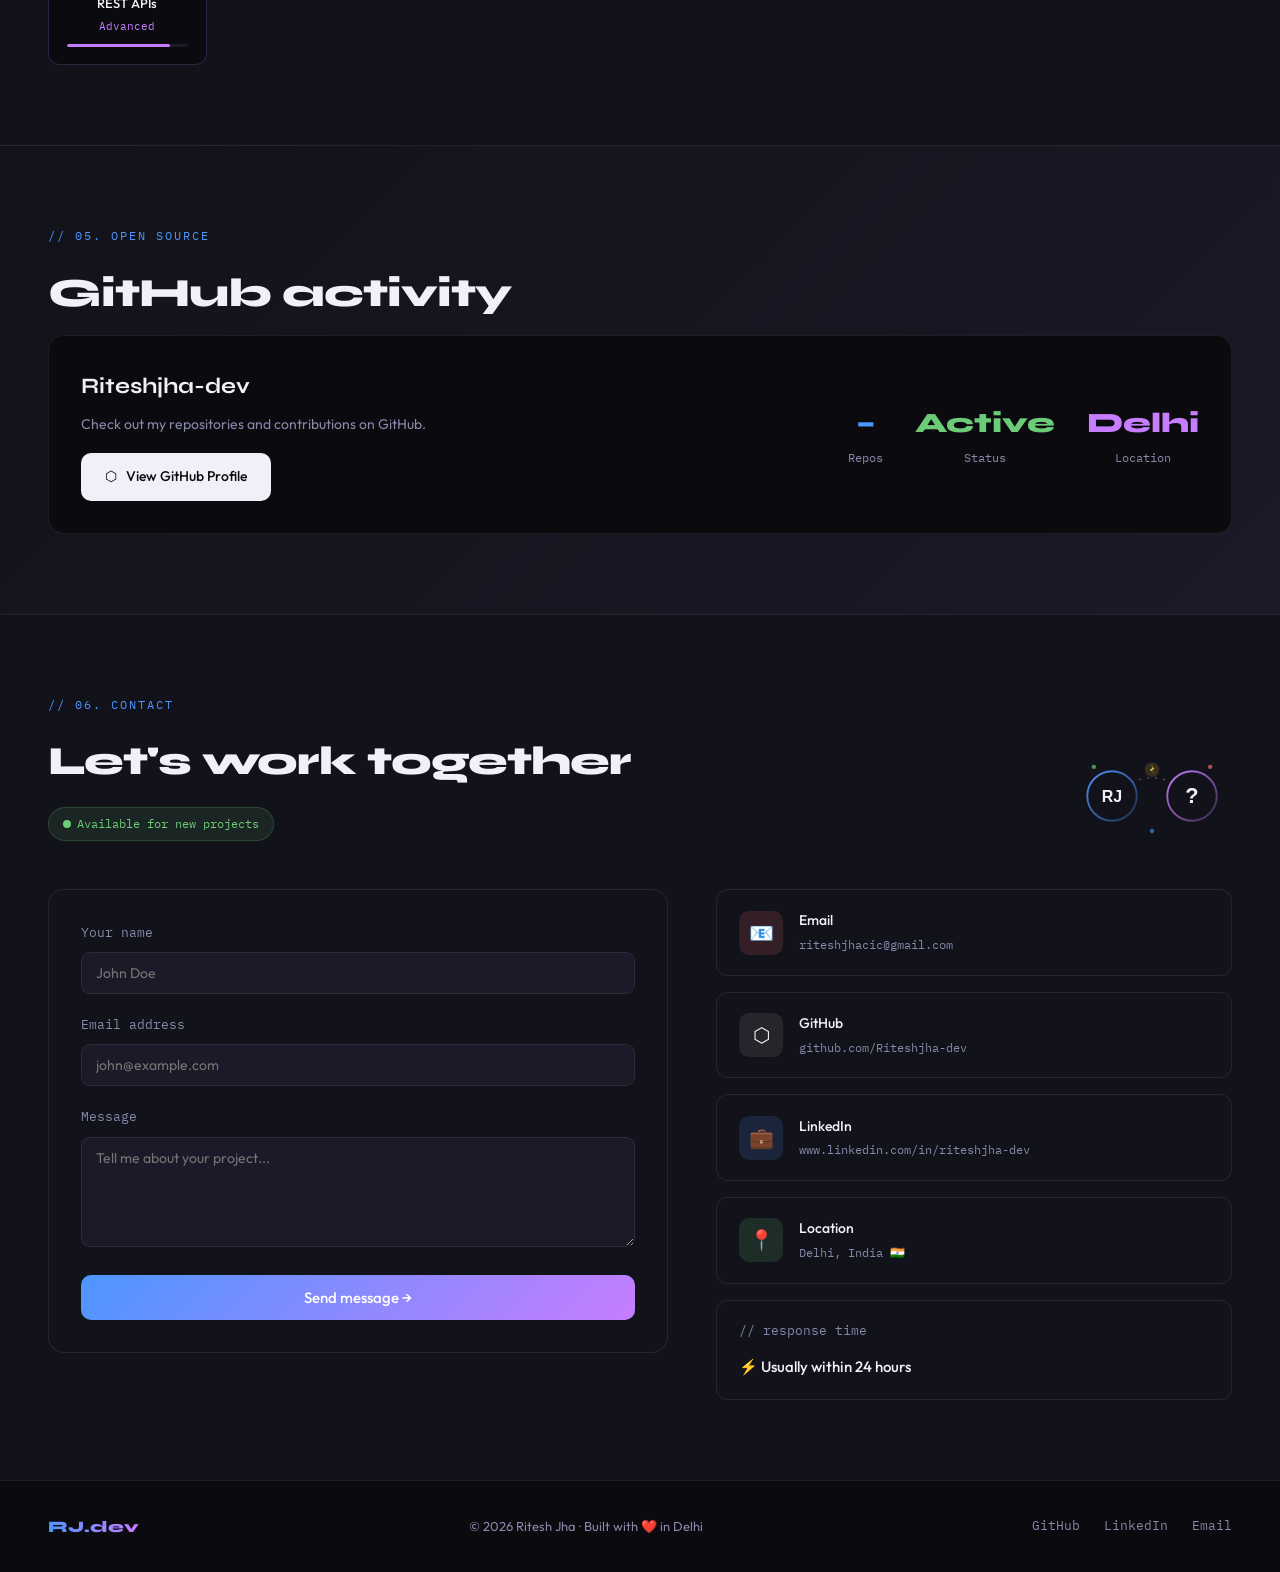
==== commit acd353ff: "Add files via upload" ====
--- a/index.html
+++ b/index.html
@@ -45,9 +45,9 @@
         Open to collabs, freelance & full-time roles
       </div>
       <h1>
-        <span class="line1">Ritesh Jha</span>
+        <span class="line1">RITESH JHA</span>
         <span class="line2">Full Stack</span>
-        <span class="line3">Dev</span>
+        <span class="line3">Developer</span>
       </h1>
       <p class="hero-sub">
         I'm a <span>B.Tech student</span> who builds <span>fast, beautiful, production-ready</span> web apps — from pixel-perfect frontends to solid backends and third-party API integrations. Based in <span>Delhi, India 🇮🇳</span>
--- a/style.css
+++ b/style.css
@@ -20,6 +20,13 @@
 .cursor{position:fixed;width:12px;height:12px;border-radius:50%;background:var(--c4);pointer-events:none;z-index:9999;transition:transform 0.1s;mix-blend-mode:difference;}
 .cursor-ring{position:fixed;width:36px;height:36px;border-radius:50%;border:1.5px solid var(--c4);pointer-events:none;z-index:9998;transition:all 0.15s ease;mix-blend-mode:difference;}
 
+/* On touch devices there's no real mouse, so hide the custom cursor
+   (otherwise it sits frozen in a corner) and restore normal touch behavior */
+@media (hover: none), (pointer: coarse){
+  body{cursor:auto;}
+  .cursor,.cursor-ring{display:none;}
+}
+
 /* NOISE OVERLAY */
 body::before{content:'';position:fixed;inset:0;background-image:url("data:image/svg+xml,%3Csvg viewBox='0 0 256 256' xmlns='http://www.w3.org/2000/svg'%3E%3Cfilter id='noise'%3E%3CfeTurbulence type='fractalNoise' baseFrequency='0.9' numOctaves='4' stitchTiles='stitch'/%3E%3C/filter%3E%3Crect width='100%25' height='100%25' filter='url(%23noise)' opacity='0.04'/%3E%3C/svg%3E");pointer-events:none;z-index:1000;opacity:0.4;}
 
@@ -29,15 +36,23 @@
 ::-webkit-scrollbar-thumb{background:var(--c4);border-radius:4px;}
 
 /* NAV */
-nav{display:flex;justify-content:space-between;align-items:center;padding:1.25rem 3rem;border-bottom:1px solid var(--border);position:sticky;top:0;background:rgba(10,10,15,0.85);backdrop-filter:blur(20px);z-index:500;}
-.nav-logo{font-family:'Syne',sans-serif;font-size:18px;font-weight:800;background:linear-gradient(90deg,var(--c4),var(--c5));-webkit-background-clip:text;-webkit-text-fill-color:transparent;}
-.nav-links{display:flex;gap:2rem;list-style:none;}
+nav{display:flex;justify-content:space-between;align-items:center;padding:1.25rem 3rem;border-bottom:1px solid var(--border);position:sticky;top:0;background:rgba(10,10,15,0.85);backdrop-filter:blur(20px);z-index:500;gap:1rem;}
+.nav-logo{font-family:'Syne',sans-serif;font-size:18px;font-weight:800;background:linear-gradient(90deg,var(--c4),var(--c5));-webkit-background-clip:text;-webkit-text-fill-color:transparent;flex-shrink:0;}
+.nav-menu{display:flex;align-items:center;gap:2rem;}
+.nav-links{display:flex;gap:2rem;list-style:none;flex-wrap:wrap;}
 .nav-links a{font-size:13px;color:var(--muted);text-decoration:none;font-family:'IBM Plex Mono',monospace;transition:color 0.2s;position:relative;}
 .nav-links a::before{content:'./';color:var(--c4);opacity:0;}
 .nav-links a:hover::before{opacity:1;}
 .nav-links a:hover{color:var(--text);}
 .nav-links a.active{color:var(--text);}
 .nav-links a.active::before{content:'./';opacity:1;}
+
+/* NAV TOGGLE (hamburger) — hidden on desktop */
+.nav-toggle{display:none;flex-direction:column;justify-content:center;gap:5px;width:36px;height:36px;background:transparent;border:1px solid var(--border);border-radius:8px;cursor:pointer;padding:0;flex-shrink:0;}
+.nav-toggle span{display:block;width:16px;height:2px;background:var(--text);margin:0 auto;transition:transform 0.25s ease,opacity 0.2s ease;}
+.nav-toggle[aria-expanded="true"] span:nth-child(1){transform:translateY(7px) rotate(45deg);}
+.nav-toggle[aria-expanded="true"] span:nth-child(2){opacity:0;}
+.nav-toggle[aria-expanded="true"] span:nth-child(3){transform:translateY(-7px) rotate(-45deg);}
 
 #to-top-btn{position:fixed;bottom:24px;right:24px;width:44px;height:44px;border-radius:50%;background:var(--bg3);border:1px solid var(--border);color:var(--text);font-size:18px;cursor:pointer;opacity:0;pointer-events:none;transform:translateY(12px);transition:opacity 0.25s ease,transform 0.25s ease,border-color 0.2s ease;z-index:400;}
 #to-top-btn.visible{opacity:1;pointer-events:auto;transform:translateY(0);}
@@ -67,7 +82,7 @@
 .hero-tag .dot{width:7px;height:7px;border-radius:50%;background:var(--c3);animation:pulse 2s infinite;}
 @keyframes pulse{0%,100%{opacity:1;}50%{opacity:0.3;}}
 .hero h1{font-family:'Syne',sans-serif;font-size:clamp(28px,4vw,44px);font-weight:800;line-height:1.1;letter-spacing:-1px;margin-bottom:1.5rem;white-space:nowrap;}
-.hero h1 .line1{display:block;color:var(--text);}
+.hero h1 .line1{display:block;color:var(--text);letter-spacing:2px;font-weight:700;}
 .hero h1 .line2{display:block;background:linear-gradient(90deg,var(--c4),var(--c5),var(--c1));-webkit-background-clip:text;-webkit-text-fill-color:transparent;background-size:200% auto;animation:gradShift 4s ease infinite;}
 .hero h1 .line3{display:block;background:linear-gradient(90deg,var(--c4),var(--c5),var(--c1));-webkit-background-clip:text;-webkit-text-fill-color:transparent;background-size:200% auto;animation:gradShift 4s ease infinite;}
 @keyframes gradShift{0%{background-position:0%;}50%{background-position:100%;}100%{background-position:0%;}}
@@ -205,12 +220,49 @@
 .fade-in{opacity:0;transform:translateY(24px);transition:opacity 0.7s ease,transform 0.7s ease;}
 .fade-in.visible{opacity:1;transform:none;}
 
+@media(max-width:900px){
+  nav{padding:1.1rem 1.5rem;}
+  .nav-toggle{display:flex;}
+  .nav-menu{
+    position:absolute;top:100%;left:0;right:0;
+    flex-direction:column;align-items:stretch;gap:0;
+    background:var(--bg2);border-bottom:1px solid var(--border);
+    max-height:0;overflow:hidden;opacity:0;
+    transition:max-height 0.3s ease,opacity 0.2s ease;
+  }
+  .nav-menu.open{max-height:400px;opacity:1;}
+  .nav-links{flex-direction:column;gap:0;width:100%;}
+  .nav-links li{border-top:1px solid var(--border);}
+  .nav-links a{display:block;padding:0.9rem 1.5rem;font-size:14px;}
+  .nav-cta{margin:1rem 1.5rem 1.25rem;justify-content:center;}
+}
+
 @media(max-width:768px){
-  nav{padding:1rem 1.25rem;}
   .hero,.hero-stats{padding:4rem 1.25rem 2rem;}
   section{padding:3.5rem 1.25rem;}
   .about-grid,.contact-grid{grid-template-columns:1fr;}
-  .hero-stats{gap:1.5rem;}
+  .hero-stats{gap:1.5rem;flex-wrap:wrap;}
   .github-card{flex-direction:column;text-align:center;}
+  .github-stats{justify-content:center;flex-wrap:wrap;gap:1.25rem;}
   footer{flex-direction:column;text-align:center;}
-}
+  .projects-grid{grid-template-columns:repeat(auto-fit,minmax(260px,1fr));}
+}
+
+@media(max-width:600px){
+  nav{padding:0.9rem 1rem;}
+  .nav-logo{font-size:16px;}
+  .hero-tag{font-size:11px;padding:5px 12px;}
+  .hero h1{letter-spacing:-0.5px;}
+  .hero-sub{font-size:15px;}
+  .hero-btns a{width:100%;justify-content:center;}
+  .hero-stats{gap:1rem;justify-content:space-between;}
+  .stat-num{font-size:26px;}
+  .section-label{font-size:11px;}
+  .about-text p{font-size:14px;}
+  .highlight-card{padding:1rem;}
+  .skills-grid{grid-template-columns:repeat(auto-fit,minmax(110px,1fr));}
+  .contact-form{padding:1.25rem;}
+  .contact-header{flex-direction:column;text-align:center;}
+  .card-actions{flex-wrap:wrap;}
+  .footer-links{gap:1rem;flex-wrap:wrap;justify-content:center;}
+}
